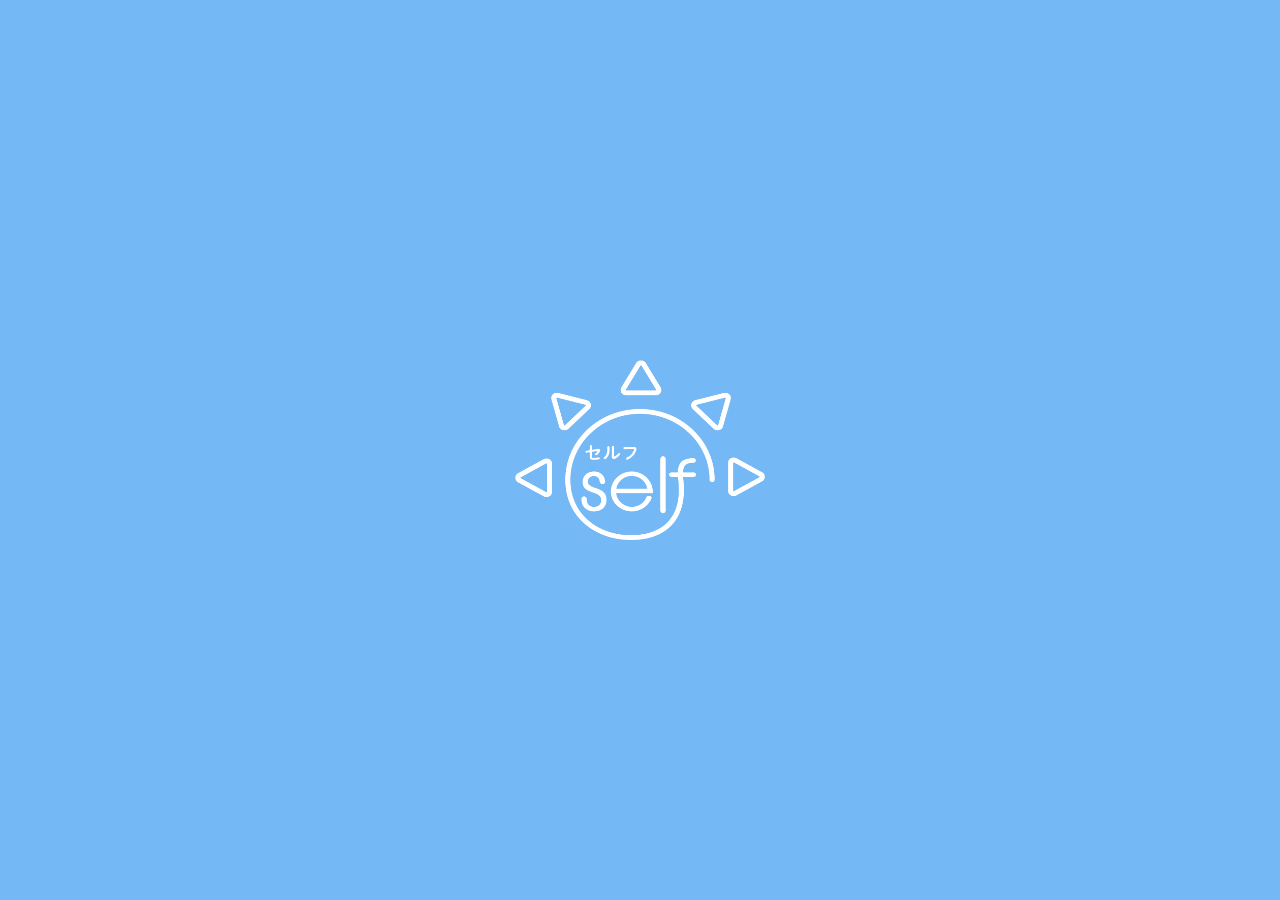
==== public/index.html @ c84f56f2 "team-A add" ====
<!DOCTYPE html>
<html lang="ja">

<head>
    <meta charset="UTF-8">
    <meta http-equiv="X-UA-Compatible" content="IE=edge">
    <meta name="viewport" content="width=device-width, initial-scale=1.0">
    <link rel="stylesheet" href="./css/ress.css">
    <link rel="stylesheet" href="./css/index.css">
    <title>Self</title>
</head>

<body>
    <div id="wrap">
        <figure>
            <img src="./img/12x.png" alt="logo">
        </figure>
    </div>
</body>

</html>
---- public/css/ress.css ----
/* resset.dev • v5.0.2 */

/* # =================================================================
   # Global selectors
   # ================================================================= */

   html {
    box-sizing: border-box;
    -webkit-text-size-adjust: 100%; /* Prevent adjustments of font size after orientation changes in iOS */
    word-break: normal;
    -moz-tab-size: 4;
    tab-size: 4;
  }
  
  *,
  ::before,
  ::after {
    background-repeat: no-repeat; /* Set `background-repeat: no-repeat` to all elements and pseudo elements */
    box-sizing: inherit;
  }
  
  ::before,
  ::after {
    text-decoration: inherit; /* Inherit text-decoration and vertical align to ::before and ::after pseudo elements */
    vertical-align: inherit;
  }
  
  * {
    padding: 0; /* Reset `padding` and `margin` of all elements */
    margin: 0;
  }
  
  /* # =================================================================
     # General elements
     # ================================================================= */
  
  hr {
    overflow: visible; /* Show the overflow in Edge and IE */
    height: 0; /* Add the correct box sizing in Firefox */
    color: inherit; /* Correct border color in Firefox. */
  }
  
  details,
  main {
    display: block; /* Render the `main` element consistently in IE. */
  }
  
  summary {
    display: list-item; /* Add the correct display in all browsers */
  }
  
  small {
    font-size: 80%; /* Set font-size to 80% in `small` elements */
  }
  
  [hidden] {
    display: none; /* Add the correct display in IE */
  }
  
  abbr[title] {
    border-bottom: none; /* Remove the bottom border in Chrome 57 */
    /* Add the correct text decoration in Chrome, Edge, IE, Opera, and Safari */
    text-decoration: underline;
    text-decoration: underline dotted;
  }
  
  a {
    background-color: transparent; /* Remove the gray background on active links in IE 10 */
  }
  
  a:active,
  a:hover {
    outline-width: 0; /* Remove the outline when hovering in all browsers */
  }
  
  code,
  kbd,
  pre,
  samp {
    font-family: monospace, monospace; /* Specify the font family of code elements */
  }
  
  pre {
    font-size: 1em; /* Correct the odd `em` font sizing in all browsers */
  }
  
  b,
  strong {
    font-weight: bolder; /* Add the correct font weight in Chrome, Edge, and Safari */
  }
  
  /* https://gist.github.com/unruthless/413930 */
  sub,
  sup {
    font-size: 75%;
    line-height: 0;
    position: relative;
    vertical-align: baseline;
  }
  
  sub {
    bottom: -0.25em;
  }
  
  sup {
    top: -0.5em;
  }
  
  table {
    border-color: inherit; /* Correct border color in all Chrome, Edge, and Safari. */
    text-indent: 0; /* Remove text indentation in Chrome, Edge, and Safari */
  }
  
  iframe {
    border-style: none;
  }
  
  /* # =================================================================
     # Forms
     # ================================================================= */
  
  input {
    border-radius: 0;
  }
  
  [type='number']::-webkit-inner-spin-button,
  [type='number']::-webkit-outer-spin-button {
    height: auto; /* Correct the cursor style of increment and decrement buttons in Chrome */
  }
  
  [type='search'] {
    -webkit-appearance: textfield; /* Correct the odd appearance in Chrome and Safari */
    outline-offset: -2px; /* Correct the outline style in Safari */
  }
  
  [type='search']::-webkit-search-decoration {
    -webkit-appearance: none; /* Remove the inner padding in Chrome and Safari on macOS */
  }
  
  textarea {
    overflow: auto; /* Internet Explorer 11+ */
    resize: vertical; /* Specify textarea resizability */
  }
  
  button,
  input,
  optgroup,
  select,
  textarea {
    font: inherit; /* Specify font inheritance of form elements */
  }
  
  optgroup {
    font-weight: bold; /* Restore the font weight unset by the previous rule */
  }
  
  button {
    overflow: visible; /* Address `overflow` set to `hidden` in IE 8/9/10/11 */
  }
  
  button,
  select {
    text-transform: none; /* Firefox 40+, Internet Explorer 11- */
  }
  
  /* Apply cursor pointer to button elements */
  button,
  [type='button'],
  [type='reset'],
  [type='submit'],
  [role='button'] {
    cursor: pointer;
  }
  
  /* Remove inner padding and border in Firefox 4+ */
  button::-moz-focus-inner,
  [type='button']::-moz-focus-inner,
  [type='reset']::-moz-focus-inner,
  [type='submit']::-moz-focus-inner {
    border-style: none;
    padding: 0;
  }
  
  /* Replace focus style removed in the border reset above */
  button:-moz-focusring,
  [type='button']::-moz-focus-inner,
  [type='reset']::-moz-focus-inner,
  [type='submit']::-moz-focus-inner {
    outline: 1px dotted ButtonText;
  }
  
  button,
  html [type='button'], /* Prevent a WebKit bug where (2) destroys native `audio` and `video`controls in Android 4 */
  [type='reset'],
  [type='submit'] {
    -webkit-appearance: button; /* Correct the inability to style clickable types in iOS */
  }
  
  /* Remove the default button styling in all browsers */
  button,
  input,
  select,
  textarea {
    background-color: transparent;
    border-style: none;
  }
  
  a:focus,
  button:focus,
  input:focus,
  select:focus,
  textarea:focus {
    outline-width: 0;
  }
  
  /* Style select like a standard input */
  select {
    -moz-appearance: none; /* Firefox 36+ */
    -webkit-appearance: none; /* Chrome 41+ */
  }
  
  select::-ms-expand {
    display: none; /* Internet Explorer 11+ */
  }
  
  select::-ms-value {
    color: currentColor; /* Internet Explorer 11+ */
  }
  
  legend {
    border: 0; /* Correct `color` not being inherited in IE 8/9/10/11 */
    color: inherit; /* Correct the color inheritance from `fieldset` elements in IE */
    display: table; /* Correct the text wrapping in Edge and IE */
    max-width: 100%; /* Correct the text wrapping in Edge and IE */
    white-space: normal; /* Correct the text wrapping in Edge and IE */
    max-width: 100%; /* Correct the text wrapping in Edge 18- and IE */
  }
  
  ::-webkit-file-upload-button {
    /* Correct the inability to style clickable types in iOS and Safari */
    -webkit-appearance: button;
    color: inherit;
    font: inherit; /* Change font properties to `inherit` in Chrome and Safari */
  }
  
  /* Replace pointer cursor in disabled elements */
  [disabled] {
    cursor: default;
  }
  
  /* # =================================================================
     # Specify media element style
     # ================================================================= */
  
  img {
    border-style: none; /* Remove border when inside `a` element in IE 8/9/10 */
  }
  
  /* Add the correct vertical alignment in Chrome, Firefox, and Opera */
  progress {
    vertical-align: baseline;
  }
  
  /* # =================================================================
     # Accessibility
     # ================================================================= */
  
  /* Specify the progress cursor of updating elements */
  [aria-busy='true'] {
    cursor: progress;
  }
  
  /* Specify the pointer cursor of trigger elements */
  [aria-controls] {
    cursor: pointer;
  }
  
  /* Specify the unstyled cursor of disabled, not-editable, or otherwise inoperable elements */
  [aria-disabled='true'] {
    cursor: default;
  }
---- public/css/index.css ----
html,
body {
  height: 100%;
  font-size: 62.5%;
}

#wrap {
  width: 100%;
  height: 100%;
  background-color: #75B8F6;
  display: flex;
  justify-content: center;
  align-items: center;
}
#wrap figure img {
  width: 25rem;
  height: 18rem;
}
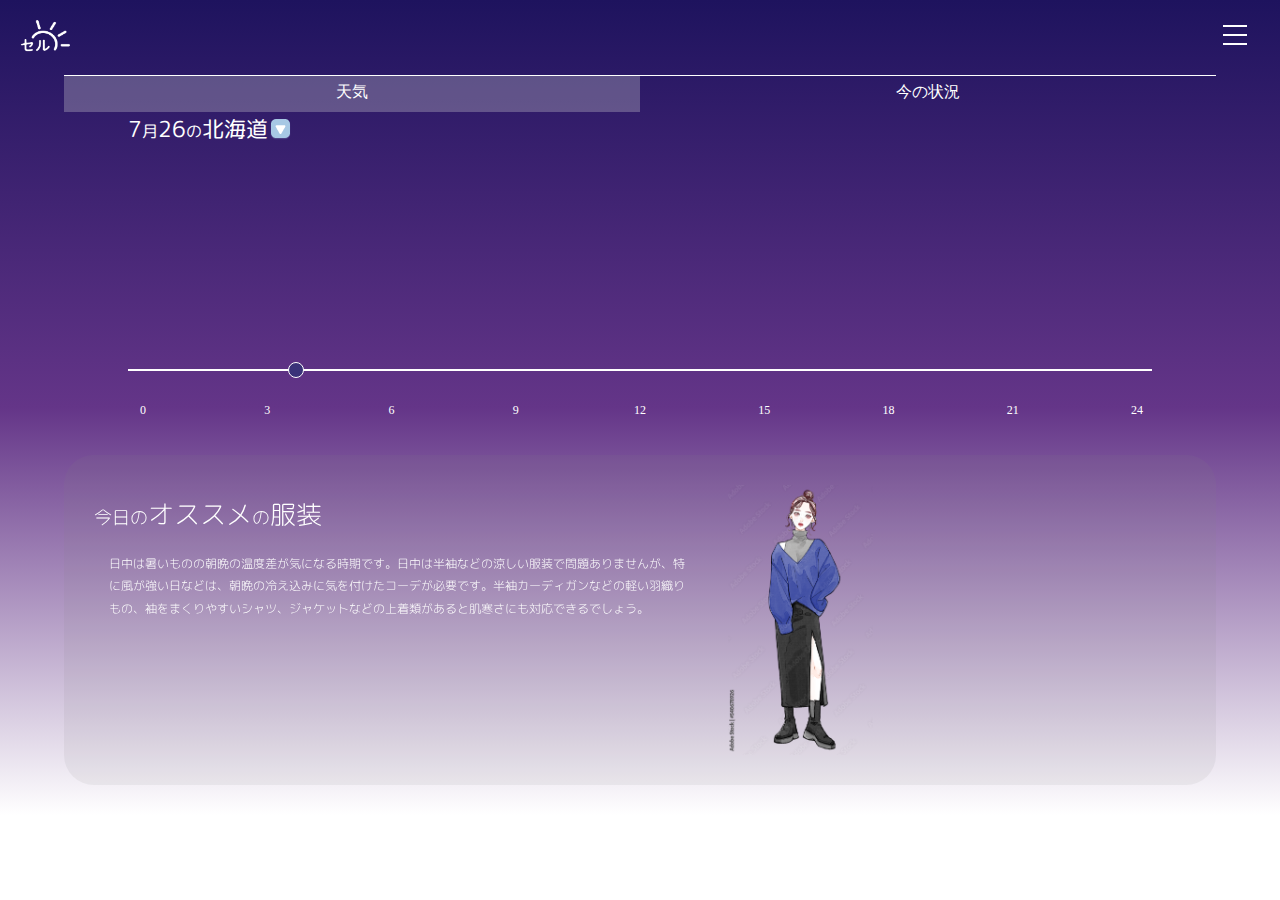
==== commit 1b403b37: "team-A add" ====
--- a/public/index.html
+++ b/public/index.html
@@ -3,19 +3,299 @@
 
 <head>
     <meta charset="UTF-8">
-    <meta http-equiv="X-UA-Compatible" content="IE=edge">
     <meta name="viewport" content="width=device-width, initial-scale=1.0">
-    <link rel="stylesheet" href="./css/ress.css">
-    <link rel="stylesheet" href="./css/index.css">
     <title>Self</title>
+    <link rel="stylesheet" href="css/ress.css">
+    <link rel="stylesheet" href="css/style.css">
+    <link rel="preconnect" href="https://fonts.googleapis.com">
+    <link rel="preconnect" href="https://fonts.gstatic.com" crossorigin>
+    <link href="https://fonts.googleapis.com/css2?family=M+PLUS+Rounded+1c:wght@300;400&display=swap" rel="stylesheet">
 </head>
 
 <body>
-    <div id="wrap">
-        <figure>
-            <img src="./img/12x.png" alt="logo">
-        </figure>
-    </div>
+    <header>
+        <h1>
+            <img src="./img/32x.png" alt="">
+        </h1>
+        <div class="headbox">
+            <div class="calender"></div>
+            <div class="nav">
+                <span></span>
+                <span></span>
+                <span></span>
+            </div>
+        </div>
+    </header>
+    <main>
+        <div class="weather">
+            <div>
+                <p>天気</p>
+            </div>
+            <div>
+                <p>今の状況</p>
+            </div>
+        </div>
+
+        <div class="wether">
+            <div class="selectbox">
+                <div class="date"></div>
+                <select name="住所" id="select_box">
+                    <option value="hokkaido">北海道</option>
+                    <optgroup label="東北">
+                        <option value="aomori">青森県</option>
+                        <option value="akita">秋田県</option>
+                        <option value="iwate">岩手県</option>
+                        <option value="yamagata">山形県</option>
+                        <option value="miyagi">宮城県</option>
+                        <option value="fukushima">福島県</option>
+                    </optgroup>
+                    <optgroup label="関東">
+                        <option value="ibaraki">茨城県</option>
+                        <option value="tochigi">栃木県</option>
+                        <option value="gunma">群馬県</option>
+                        <option value="saitama">埼玉県</option>
+                        <option value="chiba">千葉県</option>
+                        <option value="tokyo">東京都</option>
+                        <option value="kanagawa">神奈川県</option>
+                    </optgroup>
+                    <optgroup label="中部">
+                        <option value="niigata">新潟県</option>
+                        <option value="toyama">富山県</option>
+                        <option value="ishikawa">石川県</option>
+                        <option value="fukui">福井県</option>
+                        <option value="yamanashi">山梨県</option>
+                        <option value="nagano">長野県</option>
+                        <option value="gifu">岐阜県</option>
+                        <option value="shizuoka">静岡県</option>
+                        <option value="aichi">愛知県</option>
+                    </optgroup>
+                    <optgroup label="近畿">
+                        <option value="mie">三重県</option>
+                        <option value="shiga">滋賀県</option>
+                        <option value="kyoto">京都府</option>
+                        <option value="oosaka">大阪府</option>
+                        <option value="gyougo">兵庫県</option>
+                        <option value="nara">奈良県</option>
+                        <option value="wakayama">和歌山県</option>
+                    </optgroup>
+                    <optgroup label="中国">
+                        <option value="okayama">岡山県</option>
+                        <option value="hiroshima">広島県</option>
+                        <option value="tottori">鳥取県</option>
+                        <option value="shimane">島根県</option>
+                        <option value="yamaguchi">山口県</option>
+                    </optgroup>
+                    <optgroup label="四国">
+                        <option value="tokushima">徳島県</option>
+                        <option value="kagawa">香川県</option>
+                        <option value="ehime">愛媛県</option>
+                        <option value="kouchi">高知県</option>
+                    </optgroup>
+                    <optgroup label="九州沖縄">
+                        <option value="fukuoka">福岡県</option>
+                        <option value="saga">佐賀県</option>
+                        <option value="nagasaki">長崎県</option>
+                        <option value="kumamoto">熊本県</option>
+                        <option value="ooita">大分県</option>
+                        <option value="miyazaki">宮崎県</option>
+                        <option value="kagoshima">鹿児島県</option>
+                        <option value="okinawa">沖縄県</option>
+                    </optgroup>
+                </select>
+                <img class="triangle" src="img/btn.png" alt="">
+            </div>
+
+            <!-- 現在の天気の表示 -->
+            <div class="current">
+                <div class="weather_icon">
+                    <img src="" alt="">
+                </div>
+                <div class="current_list">
+                    <div class="current_temp"></div>
+                    <div class="current_humi"></div>
+                    <div class="current_wind"></div>
+                </div>
+                <!-- 空けたまま -->
+            </div>
+
+
+            <div class="time">
+                <div class="time-parts01"></div>
+                <div class="time-parts02"></div>
+            </div>
+            <ul class="time-no">
+                <li>
+                    <p>0</p>
+                </li>
+                <li>
+                    <p>3</p>
+                </li>
+                <li>
+                    <p>6</p>
+                </li>
+                <li>
+                    <p>9</p>
+                </li>
+                <li>
+                    <p>12</p>
+                </li>
+                <li>
+                    <p>15</p>
+                </li>
+                <li>
+                    <p>18</p>
+                </li>
+                <li>
+                    <p>21</p>
+                </li>
+                <li>
+                    <p>24</p>
+                </li>
+            </ul>
+        </div>
+
+        <div class="fashion">
+            <div class="fasthion_wrapper">
+                <h2>今日の<span class="big">オススメ</span>の<span class="big">服装</span></h2>
+                <p class="fashion_text"></p>
+            </div>
+            <img class="fashion_img" src="" alt="" height="270">
+        </div>
+
+    </main>
+    <script>
+        "use strict";
+        const body = document.querySelector('body');
+        const current_temp = document.querySelector('.current_temp');
+        const weather_icon = document.querySelector('.weather_icon img');
+        const current_humi = document.querySelector('.current_humi');
+        const current_wind = document.querySelector('.current_wind');
+        const timeParts02 = document.querySelector('.time-parts02');
+        const timeNo = document.querySelector('.time-no');
+        const select = document.querySelector('#select_box');
+        const fashionText = document.querySelector('.fashion_text');
+        const fashionImg = document.querySelector('.fashion_img');
+
+        let city = 'tokyo';
+        let no = Math.floor(Math.random() * 4);
+        const API_KEY = '29a2640072af10017c1eea3f56197366';
+        let current_url = `http://api.openweathermap.org/data/2.5/weather?q=${city},jp&units=metric&APPID=${API_KEY}&lang=ja`;
+        let forecast_url = `http://api.openweathermap.org/data/2.5/forecast?q=${city},jp&units=metric&APPID=${API_KEY}&lang=ja`;
+
+        const now = new Date();
+        let month = now.getMonth() + 1;
+        let date = now.getDate();
+        let hour = now.getHours();
+
+        const today = document.querySelector('.date');
+
+        today.innerHTML = `${month}<span class = "small">月</span>${date}<span class = "small">の</span>`;
+
+        // const clock = () => {
+        //             const now = new Date();
+        //             let hour = now.getHours();//時
+        //             timeParts02.style.
+        //             requestAnimationFrame(clock);            
+        //         }
+        //         clock();
+
+
+        if (hour < 4) {
+            body.style.background = 'rgb(30,19,94)';
+            body.style.background = 'linear-gradient(180deg, rgba(30,19,94,1) 0%, rgba(100,53,136,1) 50%, rgba(255,255,255,1) 100%)';
+            body.style.backgroundRepeat = 'no-repeat';
+            timeParts02.style.background = '#3A3279';
+            timeNo.style.color = '#fff';
+        } else if (hour < 7) {
+            body.style.background = 'rgb(102,105,181)';
+            body.style.background = 'linear-gradient(180deg, rgba(102,105,181,1) 0%, rgba(255,190,131,1) 50%, rgba(255,255,255,1) 100%)';
+            body.style.backgroundRepeat = 'no-repeat';
+            timeParts02.style.background = '#B08065';
+            timeNo.style.color = '#6D6D6D';
+        } else if (hour < 15) {
+            body.style.background = 'rgb(82,157,245)';
+            body.style.background = 'linear-gradient(180deg, rgba(82,157,245,1) 0%, rgba(169,250,255,1) 50%, rgba(239,239,239,1) 100%)';
+            body.style.backgroundRepeat = 'no-repeat';
+            timeParts02.style.background = '#69C9FF';
+            timeNo.style.color = '#6D6D6D';
+        } else if (hour < 19) {
+            console.log(1);
+            body.style.background = 'rgb(246,196,120)';
+            body.style.background = 'linear-gradient(180deg, rgba(246,196,120,1) 0%, rgba(237,142,101,1) 50%, rgba(239,239,239,1) 100%)';
+            body.style.backgroundRepeat = 'no-repeat';
+            timeParts02.style.background = '#C1967E';
+            timeNo.style.color = '#6D6D6D';
+        } else {
+            body.style.background = 'rgb(82,157,245)';
+            body.style.background = 'linear-gradient(180deg, rgba(82,157,245,1) 0%, rgba(169,250,255,1) 50%, rgba(239,239,239,1) 100%)';
+            body.style.backgroundRepeat = 'no-repeat';
+            timeParts02.style.background = '#3A3279';
+            timeNo.style.color = '#fff';
+        }
+
+
+        // 現在の天気の表示処理
+        const current_view = (data) => {
+            console.log(data);
+            console.log(data.name);
+            console.log(data.main.temp);
+            console.log(`http://openweathermap.org/img/wn/${data.weather[0].icon}@2x.png`);
+            current_temp.innerHTML = `${Math.round(data.main.temp)}<span class = "c">℃</span>`;
+            current_humi.innerHTML = `湿度：${Math.round(data.main.humidity)}%`;
+            current_wind.innerHTML = `風速：${Math.round(data.wind.speed)}m/s`
+            // let temp = Math.round(data.main.temp);
+            weather_icon.src = `http://openweathermap.org/img/wn/${data.weather[0].icon}@4x.png`;
+            if (data.weather[0].main === 'Rain') {
+                console.log("10℃以下");
+            }
+        }
+
+        //現在の天気を取得
+        fetch(current_url)
+            .then(res => {
+                // res.json()をreturnすることで、次のthenにAPIで取得できる
+                // データをオブジェクト形式で渡すことができる
+                return res.json();
+            })
+            .then(data => {
+                // res.json()で受け取った中身を確認
+                // 実際にはここでdataの中身を利用して様々な処理をする
+                current_view(data);
+            });
+
+        //fashionのjsonを取得
+        const fa = "fashion.json"
+        fetch(fa)
+            .then(response => {
+                return response.json();
+            })
+            .then(json => {
+                console.log(json);
+                fashionText.innerHTML = `${json[no].text}`;
+                fashionImg.src = `${json[no].img}`
+            })
+
+        select.addEventListener('change', () => {
+            console.log(select.value);
+            city = select.value;
+            current_url = `http://api.openweathermap.org/data/2.5/weather?q=${city},jp&units=metric&APPID=${API_KEY}&lang=ja`;
+            forecast_url = `http://api.openweathermap.org/data/2.5/forecast?q=${city},jp&units=metric&APPID=${API_KEY}&lang=ja`;
+
+            fetch(current_url)
+                .then(res => {
+                    // res.json()をreturnすることで、次のthenにAPIで取得できる
+                    // データをオブジェクト形式で渡すことができる
+                    return res.json();
+                })
+                .then(data => {
+                    // res.json()で受け取った中身を確認
+                    // 実際にはここでdataの中身を利用して様々な処理をする
+                    current_view(data);
+                });
+        });
+
+        console.log(hour);
+    </script>
 </body>
 
 </html>--- a/public/css/style.css
+++ b/public/css/style.css
@@ -0,0 +1,234 @@
+@charset "utf-8";
+
+header{
+    width: 100%;
+    height: 5vh;
+    display: flex;
+}
+
+header h1{
+    width: 50%;
+    height: 100%;
+    padding: 20px 0 0 20px;
+}
+
+header .headbox{
+    width: 50%;
+    height: 100%;
+    display: flex;
+    justify-content: flex-end;
+    gap: 10px;
+    padding: 10px 20px 0 0;
+}
+
+header .nav{
+    width: 30px;
+    height: 30px;
+    margin: 10px;
+    display: flex;
+    flex-direction: column;
+    justify-content: center;
+    align-items: center;
+    gap: 7px;
+}
+
+.nav span{
+    width: 80%;
+    border: .5px solid #fff;
+}
+
+h1 img{ 
+    width: 50px;
+    height: 35px;
+}
+
+
+
+.date {
+    white-space: nowrap;
+}
+
+.weather{
+    width: 90%;
+    margin: 0 auto;
+    display: flex;
+    border-top: 1px solid #fff;
+    margin-top: 30px;
+}
+
+.weather div:first-child{
+    width: 50%;
+    height: 4vh;
+    text-align: center;
+    font-size: 16px;
+    line-height: 2;
+    color: #fff;
+    background-color: hsl(0, 0%, 84%, .3);
+}
+
+.weather div:last-child{
+    width: 50%;
+    text-align: center;
+    font-size: 16px;
+    line-height: 2;
+    color: #fff;
+}
+
+.selectbox {
+    display: flex;
+    align-items: center;
+    width: 150px;
+    color: #fff;
+    font-family: 'M PLUS Rounded 1c', sans-serif;
+    font-size: 22px;
+    position: relative;
+    font-weight: 400;
+}
+
+select {
+    color: #fff;
+    font-size: 22px;
+    font-family: 'M PLUS Rounded 1c', sans-serif;
+    font-weight: 400;
+}
+
+.small {
+    font-size: 16px;
+}
+
+.wether {
+    width: 80%;
+    margin: 0 auto;
+}
+
+.triangle {
+    position: absolute;
+    left: 142px;
+    top: 7px;
+}
+
+.current_list {
+    margin-right: 30px;
+}
+
+.time {
+    width: 100%;
+    height: 50px;
+    padding-top: 24px;
+    position: relative;
+}
+
+/* .time:hover .time-parts02 {
+    left: 100%;
+} */
+
+.time-parts01 {
+    width: 100%;
+    height: 2px;
+    background-color: #fff;
+}
+
+.time-parts02 {
+    width: 16px;
+    height: 16px;
+    border: 1px solid white;
+    border-radius: 80%;
+    position: absolute;
+    top: 17px;
+    left: 160px;
+    transition: left .5s ease-out;
+}
+
+.time-no {
+    width: 100% ;
+    display: flex;
+    list-style: none;
+    justify-content: space-between;
+    margin: 0 auto;
+    margin-bottom: 30px;
+    text-align: center;
+    font-size: 12px;
+}
+
+.time-no li {
+    width: 30px;
+    height: 30px;
+    line-height: 30px;
+}
+
+.current {
+    display: flex;
+    justify-content: center;
+    align-items: center;
+    height: 200px;
+}
+
+.current_temp {
+    font-family: 'M PLUS Rounded 1c', sans-serif;    
+    font-size: 4rem;
+    font-weight: 400;
+    color: #fff;
+}
+
+.c {
+    font-size: 2rem;
+    color: #fff;
+}
+
+.current_humi, .current_wind {
+    font-family: 'M PLUS Rounded 1c', sans-serif;    
+    font-size: .8rem;
+    color: #fff;
+}
+
+.fashion {
+    width: 90%;
+    height: 330px;
+    margin: 0 auto;
+    margin-bottom: 30px;
+    border-radius: 30px;
+    backdrop-filter: contrast(.9);
+    display: flex;
+}
+
+.fasthion_wrapper {
+    width: 55%;
+    margin-left: 30px;
+}
+
+.fashion h2 {
+    font-family: 'M PLUS Rounded 1c', sans-serif;    
+    font-size: 18px;
+    color: #fff;
+    white-space: nowrap;
+    margin-top: 40px;
+    margin-bottom: 20px;
+    letter-spacing: normal;
+    font-weight: 300;
+}
+
+.big {
+    font-size: 26px;
+}
+
+.fashion_text {
+    font-size: 12px;
+    color: #fff;
+    font-family: 'M PLUS Rounded 1c', sans-serif;    
+    line-height: 1.4rem;
+    width: 95%;
+    padding-left: 15px;
+    height: 200px;
+    overflow-y: scroll;
+    -ms-overflow-style: none;
+    scrollbar-width: none;
+    font-weight: 300;
+}
+
+.fashion_text::-webkit-scrollbar{
+    display:none;
+}
+
+.fashion_img {
+    margin-top: 30px;
+}